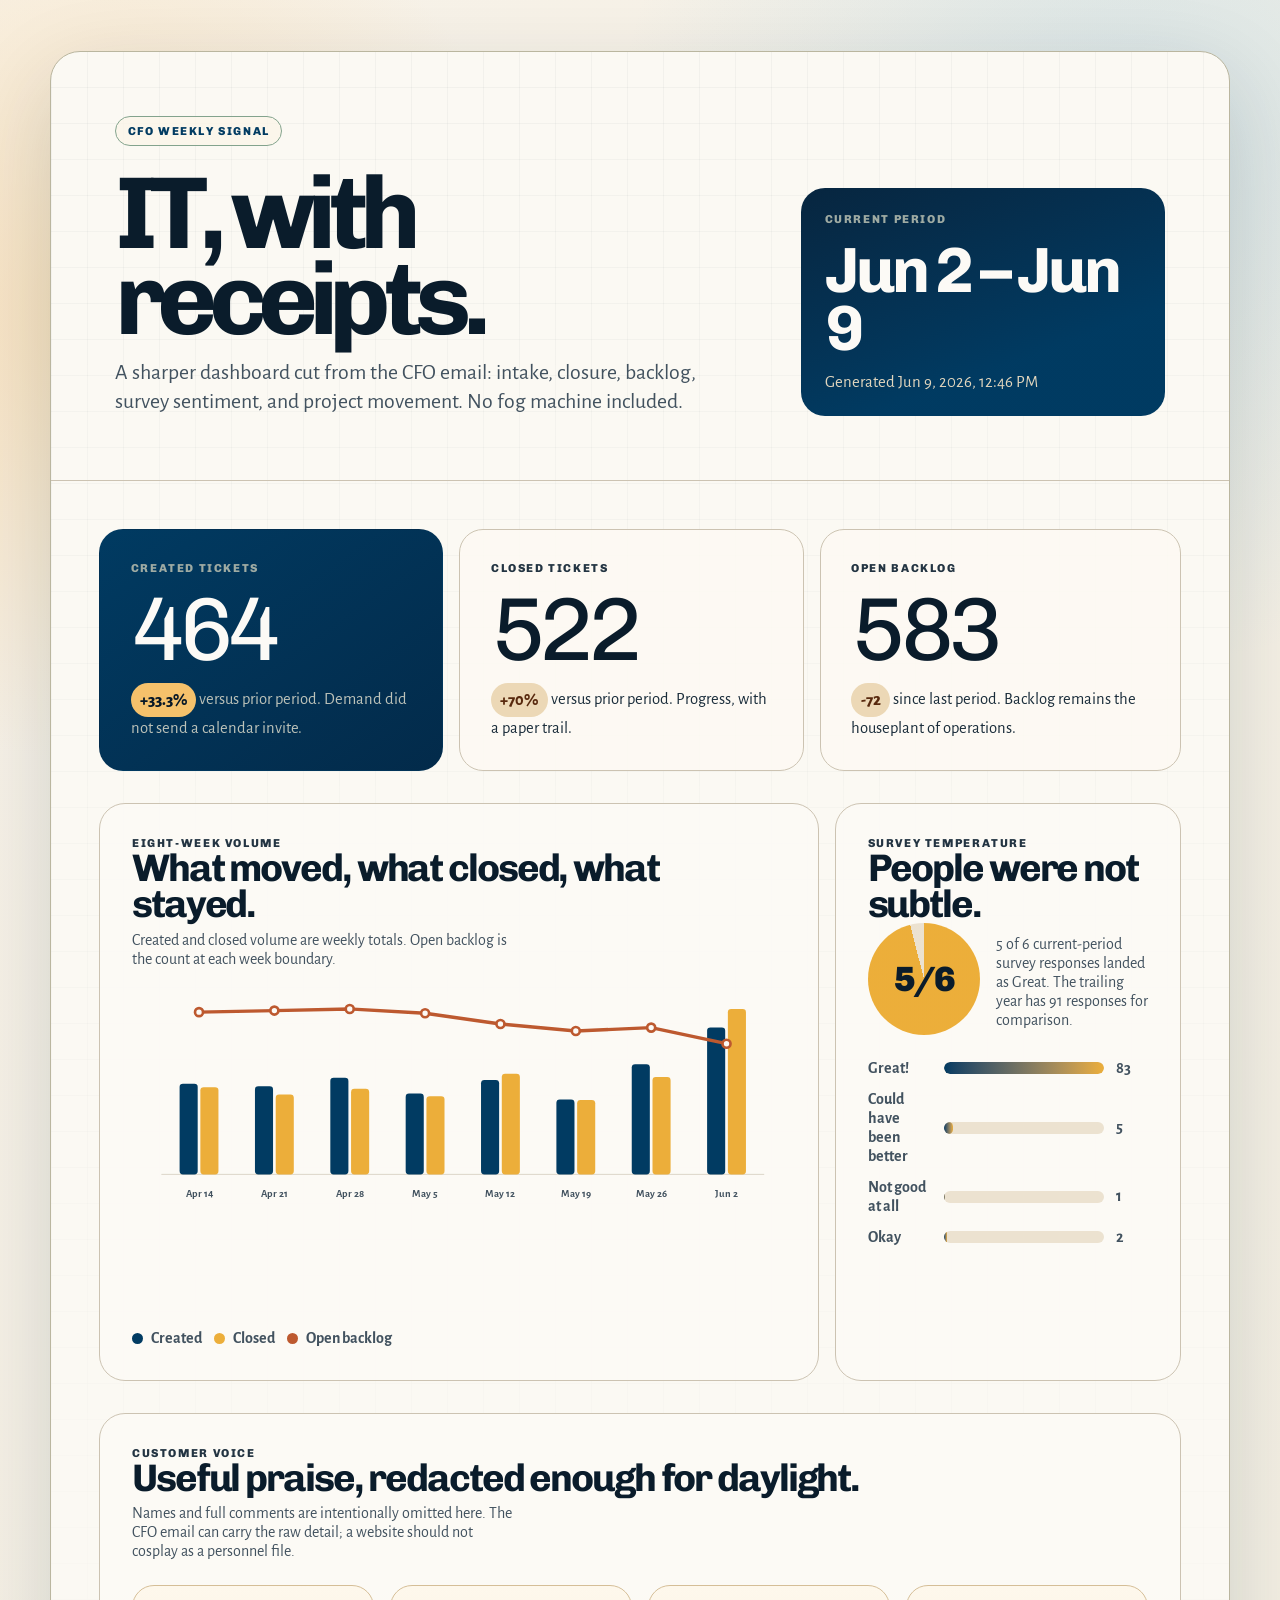
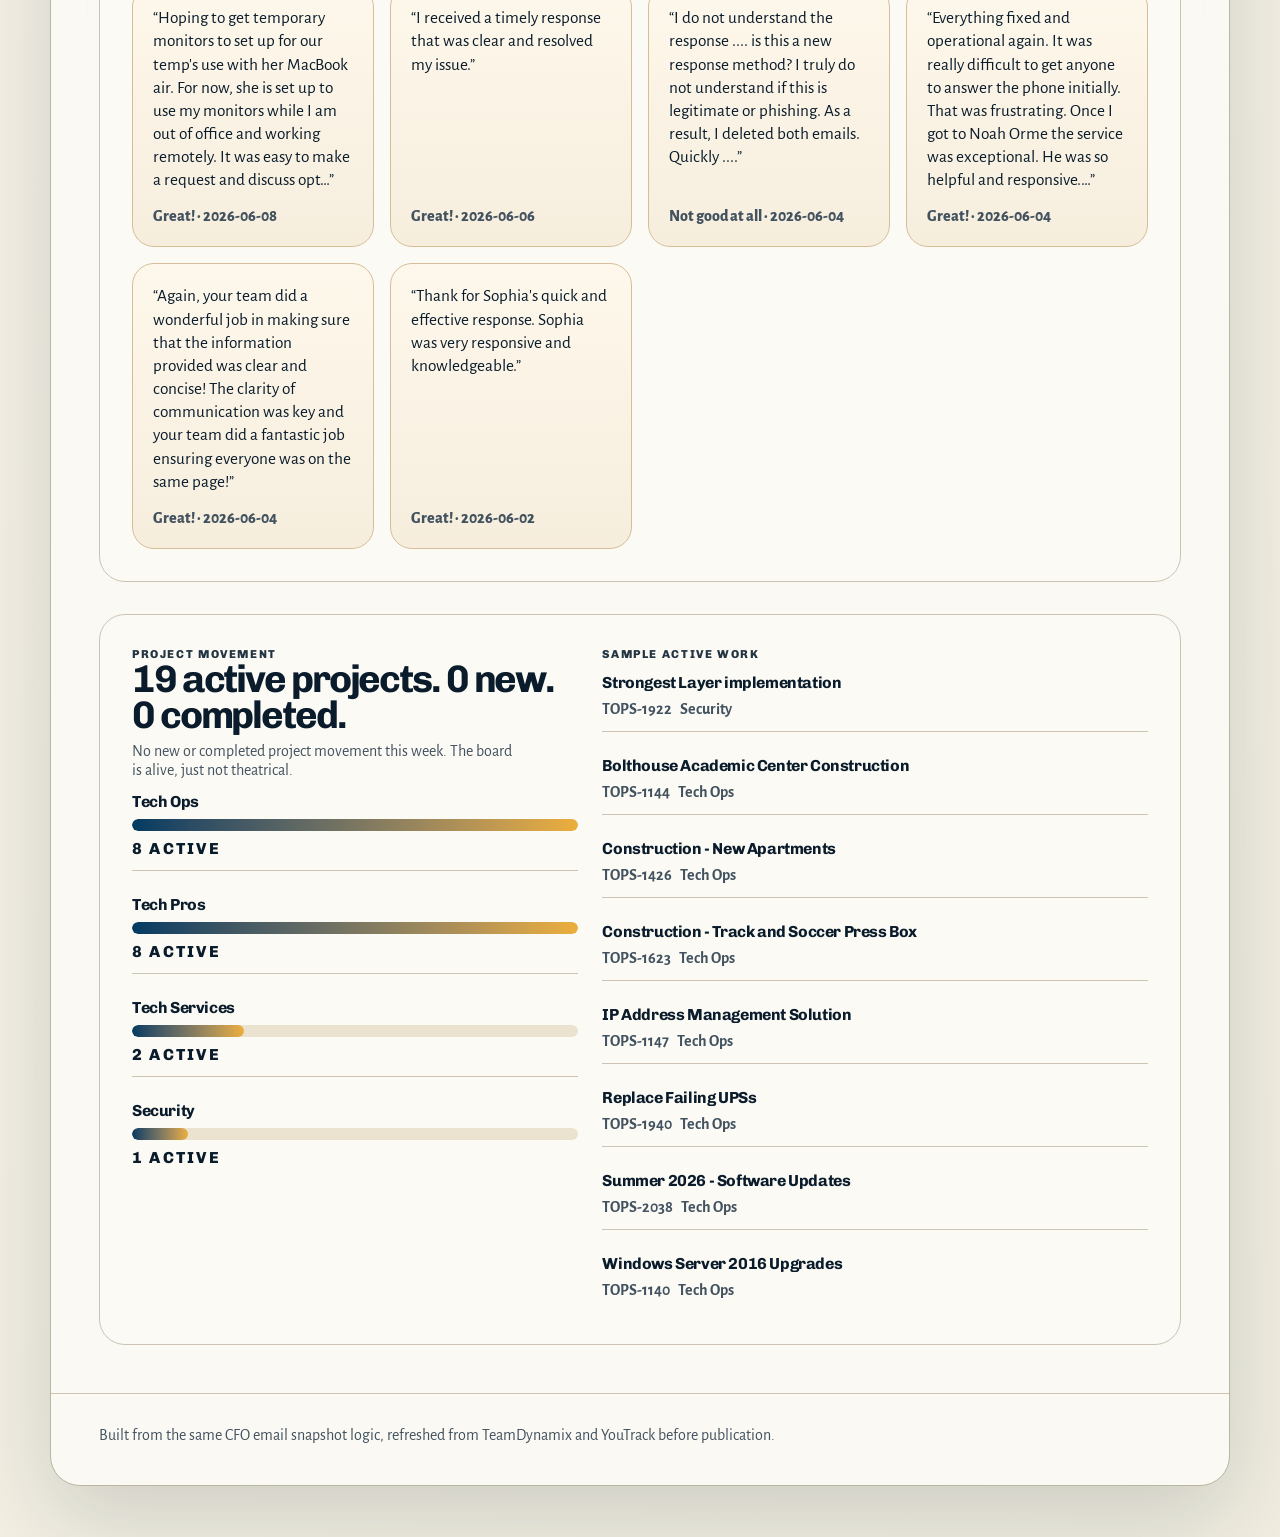
==== sites/cfo-dashboard/index.html @ 51175346 "Refresh CFO dashboard data" ====
<!doctype html>
<html lang="en">
  <head>
    <meta charset="utf-8" />
    <meta name="viewport" content="width=device-width, initial-scale=1" />
    <title>CFO IT Dashboard</title>
    <link rel="preconnect" href="https://fonts.googleapis.com" />
    <link rel="preconnect" href="https://fonts.gstatic.com" crossorigin />
    <link
      href="https://fonts.googleapis.com/css2?family=Alegreya+Sans:wght@400;500;700;800&family=Chivo:wght@600;700;800;900&display=swap"
      rel="stylesheet"
    />
    <style>
      :root {
        --paper: oklch(0.965 0.014 82);
        --paper-deep: oklch(0.915 0.026 82);
        --ink: oklch(0.22 0.038 245);
        --muted: oklch(0.43 0.03 245);
        --line: oklch(0.82 0.025 82);
        --navy: oklch(0.34 0.087 246);
        --navy-soft: oklch(0.62 0.08 240);
        --brass: oklch(0.79 0.145 79);
        --rust: oklch(0.58 0.14 42);
        --moss: oklch(0.48 0.08 145);
        --white: oklch(0.985 0.006 82);
        --space-1: 0.25rem;
        --space-2: 0.5rem;
        --space-3: 0.75rem;
        --space-4: 1rem;
        --space-6: 1.5rem;
        --space-8: 2rem;
        --space-12: 3rem;
        --space-16: 4rem;
        color-scheme: light;
      }

      * {
        box-sizing: border-box;
      }

      body {
        margin: 0;
        min-height: 100vh;
        color: var(--ink);
        background:
          radial-gradient(circle at 8% 10%, oklch(0.9 0.07 79 / 0.7), transparent 28rem),
          radial-gradient(circle at 88% 5%, oklch(0.78 0.08 235 / 0.28), transparent 32rem),
          linear-gradient(135deg, var(--paper), oklch(0.945 0.018 94));
        font-family: "Alegreya Sans", ui-sans-serif, sans-serif;
      }

      .page {
        width: min(1180px, calc(100% - 2rem));
        margin: 0 auto;
        padding: clamp(1.25rem, 4vw, 4.5rem) 0;
      }

      .shell {
        position: relative;
        overflow: hidden;
        border: 1px solid color-mix(in oklch, var(--line), var(--navy) 10%);
        border-radius: 30px;
        background: color-mix(in oklch, var(--white), var(--paper) 18%);
        box-shadow: 0 30px 90px oklch(0.22 0.038 245 / 0.16);
      }

      .shell::before {
        content: "";
        position: absolute;
        inset: 0;
        pointer-events: none;
        background-image:
          linear-gradient(90deg, oklch(0.22 0.038 245 / 0.035) 1px, transparent 1px),
          linear-gradient(0deg, oklch(0.22 0.038 245 / 0.035) 1px, transparent 1px);
        background-size: 36px 36px;
        mask-image: linear-gradient(180deg, #000 0%, transparent 62%);
      }

      header {
        position: relative;
        display: grid;
        grid-template-columns: 1.4fr 0.8fr;
        gap: var(--space-12);
        padding: clamp(1.5rem, 5vw, 4rem);
        border-bottom: 1px solid var(--line);
      }

      .eyebrow,
      .label,
      .micro {
        font-family: "Chivo", ui-sans-serif, sans-serif;
        text-transform: uppercase;
        letter-spacing: 0.14em;
        font-weight: 800;
      }

      .eyebrow {
        display: inline-flex;
        align-items: center;
        gap: var(--space-2);
        width: fit-content;
        padding: 0.42rem 0.72rem;
        border: 1px solid color-mix(in oklch, var(--navy), var(--paper) 55%);
        border-radius: 999px;
        color: var(--navy);
        background: oklch(0.97 0.018 85 / 0.78);
        font-size: 0.72rem;
      }

      h1 {
        max-width: 10ch;
        margin: var(--space-6) 0 var(--space-4);
        font-family: "Chivo", ui-sans-serif, sans-serif;
        font-size: clamp(3.1rem, 8vw, 7.8rem);
        line-height: 0.84;
        letter-spacing: -0.085em;
      }

      .deck {
        max-width: 58ch;
        margin: 0;
        color: var(--muted);
        font-size: clamp(1.1rem, 1.7vw, 1.45rem);
        line-height: 1.35;
      }

      .period-card {
        align-self: end;
        display: grid;
        gap: var(--space-4);
        padding: var(--space-6);
        border-radius: 24px;
        color: var(--white);
        background:
          linear-gradient(160deg, oklch(0.26 0.06 248), var(--navy) 70%),
          var(--navy);
      }

      .period-card strong {
        display: block;
        font-family: "Chivo", ui-sans-serif, sans-serif;
        font-size: clamp(2rem, 5vw, 4.8rem);
        line-height: 0.9;
        letter-spacing: -0.06em;
      }

      .period-card span {
        color: oklch(0.88 0.035 85);
        font-size: 1.05rem;
      }

      main {
        position: relative;
        display: grid;
        gap: var(--space-8);
        padding: clamp(1rem, 4vw, 3rem);
      }

      .metric-grid {
        display: grid;
        grid-template-columns: 1fr 1fr 1.05fr;
        gap: var(--space-4);
      }

      .metric {
        min-height: 205px;
        display: grid;
        align-content: space-between;
        gap: var(--space-4);
        padding: clamp(1.25rem, 2.4vw, 2rem);
        border: 1px solid var(--line);
        border-radius: 24px;
        background: oklch(0.985 0.009 82 / 0.86);
      }

      .metric.major {
        color: var(--white);
        background: linear-gradient(145deg, var(--navy), oklch(0.28 0.072 248));
        border-color: transparent;
      }

      .label {
        color: color-mix(in oklch, currentColor, var(--muted) 46%);
        font-size: 0.72rem;
      }

      .metric .value {
        display: block;
        font-family: "Chivo", ui-sans-serif, sans-serif;
        font-size: clamp(3rem, 7vw, 6rem);
        line-height: 0.85;
        letter-spacing: -0.075em;
      }

      .metric p {
        margin: 0;
        color: color-mix(in oklch, currentColor, var(--muted) 32%);
        font-size: 1.04rem;
        line-height: 1.35;
      }

      .delta {
        display: inline-flex;
        width: fit-content;
        align-items: center;
        gap: var(--space-2);
        padding: 0.34rem 0.58rem;
        border-radius: 999px;
        background: oklch(0.89 0.05 80);
        color: oklch(0.34 0.08 47);
        font-weight: 800;
      }

      .major .delta {
        background: oklch(0.84 0.12 79);
        color: oklch(0.2 0.04 248);
      }

      .panel-grid {
        display: grid;
        grid-template-columns: minmax(0, 1.35fr) minmax(300px, 0.65fr);
        gap: var(--space-4);
      }

      .panel {
        padding: clamp(1.25rem, 2.5vw, 2rem);
        border: 1px solid var(--line);
        border-radius: 26px;
        background: oklch(0.985 0.007 82 / 0.9);
      }

      .panel-head {
        display: flex;
        align-items: start;
        justify-content: space-between;
        gap: var(--space-6);
        margin-bottom: var(--space-6);
      }

      h2 {
        margin: 0;
        font-family: "Chivo", ui-sans-serif, sans-serif;
        font-size: clamp(1.6rem, 3vw, 2.7rem);
        line-height: 0.95;
        letter-spacing: -0.055em;
      }

      .note {
        margin: var(--space-2) 0 0;
        max-width: 48ch;
        color: var(--muted);
        font-size: 1rem;
      }

      .chart {
        width: 100%;
        min-height: 320px;
      }

      .legend {
        display: flex;
        flex-wrap: wrap;
        gap: var(--space-3);
        margin-top: var(--space-4);
      }

      .legend span {
        display: inline-flex;
        align-items: center;
        gap: var(--space-2);
        color: var(--muted);
        font-weight: 700;
      }

      .dot {
        width: 0.68rem;
        height: 0.68rem;
        border-radius: 999px;
        background: var(--navy);
      }

      .dot.closed {
        background: var(--brass);
      }

      .dot.open {
        background: var(--rust);
      }

      .survey-score {
        display: grid;
        grid-template-columns: auto 1fr;
        gap: var(--space-4);
        align-items: center;
        margin-bottom: var(--space-6);
      }

      .roundel {
        display: grid;
        place-items: center;
        width: 112px;
        aspect-ratio: 1;
        border-radius: 999px;
        color: var(--ink);
        background: conic-gradient(var(--brass) 0turn 0.96turn, var(--paper-deep) 0.96turn);
        font-family: "Chivo", ui-sans-serif, sans-serif;
        font-size: 2.2rem;
        font-weight: 900;
        letter-spacing: -0.07em;
      }

      .bar-list {
        display: grid;
        gap: var(--space-3);
      }

      .bar-row {
        display: grid;
        grid-template-columns: 8ch 1fr 4ch;
        gap: var(--space-3);
        align-items: center;
        color: var(--muted);
        font-weight: 700;
      }

      .bar-track {
        height: 0.75rem;
        overflow: hidden;
        border-radius: 999px;
        background: var(--paper-deep);
      }

      .bar-fill {
        height: 100%;
        border-radius: 999px;
        background: linear-gradient(90deg, var(--navy), var(--brass));
      }

      .voice-grid {
        display: grid;
        grid-template-columns: repeat(auto-fit, minmax(240px, 1fr));
        gap: var(--space-4);
      }

      blockquote {
        margin: 0;
        min-height: 180px;
        display: grid;
        align-content: space-between;
        gap: var(--space-4);
        padding: var(--space-5, 1.25rem);
        border: 1px solid color-mix(in oklch, var(--line), var(--brass) 28%);
        border-radius: 22px;
        background: linear-gradient(180deg, oklch(0.98 0.017 84), oklch(0.95 0.024 84));
      }

      blockquote p {
        margin: 0;
        font-size: 1.08rem;
        line-height: 1.34;
      }

      cite {
        color: var(--muted);
        font-style: normal;
        font-weight: 800;
      }

      .projects {
        display: grid;
        grid-template-columns: 0.9fr 1.1fr;
        gap: var(--space-6);
        align-items: start;
      }

      .team-stack,
      .project-list {
        display: grid;
        gap: var(--space-3);
      }

      .team-row,
      .project-row {
        display: grid;
        gap: var(--space-2);
        padding: var(--space-3) 0;
        border-bottom: 1px solid var(--line);
      }

      .team-row:last-child,
      .project-row:last-child {
        border-bottom: 0;
      }

      .team-row strong,
      .project-row strong {
        font-family: "Chivo", ui-sans-serif, sans-serif;
        letter-spacing: -0.025em;
      }

      .project-meta {
        display: flex;
        flex-wrap: wrap;
        gap: var(--space-2);
        color: var(--muted);
        font-weight: 700;
      }

      .tag {
        display: inline-flex;
        width: fit-content;
        padding: 0.12rem 0.45rem;
        border-radius: 999px;
        background: var(--brass);
        color: var(--ink);
        font-size: 0.75rem;
        font-weight: 900;
      }

      footer {
        padding: var(--space-8) clamp(1.5rem, 4vw, 3rem) var(--space-10, 2.5rem);
        color: var(--muted);
        border-top: 1px solid var(--line);
      }

      .fade-in {
        animation: rise 680ms cubic-bezier(0.22, 1, 0.36, 1) both;
      }

      @keyframes rise {
        from {
          opacity: 0;
          transform: translateY(18px);
        }
        to {
          opacity: 1;
          transform: translateY(0);
        }
      }

      @media (prefers-reduced-motion: reduce) {
        .fade-in {
          animation: none;
        }
      }

      @media (max-width: 860px) {
        header,
        .metric-grid,
        .panel-grid,
        .projects {
          grid-template-columns: 1fr;
        }

        h1 {
          max-width: 8ch;
        }
      }
    </style>
  </head>
  <body>
    <div class="page">
      <div class="shell">
        <header class="fade-in">
          <section>
            <div class="eyebrow">CFO weekly signal</div>
            <h1>IT, with receipts.</h1>
            <p class="deck">
              A sharper dashboard cut from the CFO email: intake, closure, backlog, survey
              sentiment, and project movement. No fog machine included.
            </p>
          </section>
          <aside class="period-card" aria-label="Reporting period">
            <div class="label">Current period</div>
            <strong id="period">Loading</strong>
            <span id="generated">Refreshing the briefing table.</span>
          </aside>
        </header>

        <main>
          <section class="metric-grid fade-in" style="animation-delay: 80ms">
            <article class="metric major">
              <div class="label">Created tickets</div>
              <span class="value" id="createdValue">--</span>
              <p><span class="delta" id="createdDelta">--</span> versus prior period. Demand did not send a calendar invite.</p>
            </article>
            <article class="metric">
              <div class="label">Closed tickets</div>
              <span class="value" id="closedValue">--</span>
              <p><span class="delta" id="closedDelta">--</span> versus prior period. Progress, with a paper trail.</p>
            </article>
            <article class="metric">
              <div class="label">Open backlog</div>
              <span class="value" id="openValue">--</span>
              <p><span class="delta" id="openDelta">--</span> since last period. Backlog remains the houseplant of operations.</p>
            </article>
          </section>

          <section class="panel-grid">
            <article class="panel fade-in" style="animation-delay: 140ms">
              <div class="panel-head">
                <div>
                  <div class="label">Eight-week volume</div>
                  <h2>What moved, what closed, what stayed.</h2>
                  <p class="note">Created and closed volume are weekly totals. Open backlog is the count at each week boundary.</p>
                </div>
              </div>
              <div id="volumeChart" class="chart" role="img" aria-label="Eight-week ticket volume chart"></div>
              <div class="legend">
                <span><i class="dot"></i>Created</span>
                <span><i class="dot closed"></i>Closed</span>
                <span><i class="dot open"></i>Open backlog</span>
              </div>
            </article>

            <article class="panel fade-in" style="animation-delay: 200ms">
              <div class="label">Survey temperature</div>
              <h2>People were not subtle.</h2>
              <div class="survey-score">
                <div class="roundel" id="surveyRoundel">--</div>
                <p class="note" id="surveySummary">Loading survey results.</p>
              </div>
              <div class="bar-list" id="surveyBars"></div>
            </article>
          </section>

          <section class="panel fade-in" style="animation-delay: 260ms">
            <div class="panel-head">
              <div>
                <div class="label">Customer voice</div>
                <h2>Useful praise, redacted enough for daylight.</h2>
                <p class="note">Names and full comments are intentionally omitted here. The CFO email can carry the raw detail; a website should not cosplay as a personnel file.</p>
              </div>
            </div>
            <div class="voice-grid" id="voiceGrid"></div>
          </section>

          <section class="panel projects fade-in" style="animation-delay: 320ms">
            <div>
              <div class="label">Project movement</div>
              <h2 id="projectHeadline">Project board loading.</h2>
              <p class="note" id="projectNote">Gathering active project movement.</p>
              <div class="team-stack" id="teamStack"></div>
            </div>
            <div>
              <div class="label">Sample active work</div>
              <div class="project-list" id="projectList"></div>
            </div>
          </section>
        </main>

        <footer>
          Built from the same CFO email snapshot logic, refreshed from TeamDynamix and YouTrack before publication.
        </footer>
      </div>
    </div>

    <script>
      const number = new Intl.NumberFormat("en-US");
      const pct = new Intl.NumberFormat("en-US", { maximumFractionDigits: 1, signDisplay: "always" });

      const text = (id, value) => {
        document.getElementById(id).textContent = value;
      };

      const deltaPercent = (value) => {
        if (value === null || value === undefined || Number.isNaN(Number(value))) return "no prior data";
        return `${pct.format(value)}%`;
      };

      const deltaCount = (value) => {
        if (value === null || value === undefined || Number.isNaN(Number(value))) return "no prior data";
        const sign = Number(value) > 0 ? "+" : "";
        return `${sign}${number.format(value)}`;
      };

      const sum = (values) => values.reduce((total, item) => total + Number(item.count || 0), 0);

      function renderVolumeChart(data) {
        const created = data.weekly.created || [];
        const closed = data.weekly.closed || [];
        const open = data.weekly.open || [];
        const weeks = created.map((item) => item.week);
        const maxVolume = Math.max(1, ...created.map((x) => x.count), ...closed.map((x) => x.count));
        const maxOpen = Math.max(1, ...open.map((x) => x.count));
        const width = 980;
        const height = 330;
        const pad = { top: 24, right: 32, bottom: 58, left: 44 };
        const plotW = width - pad.left - pad.right;
        const plotH = height - pad.top - pad.bottom;
        const slot = plotW / Math.max(1, weeks.length);
        const barW = Math.min(28, slot * 0.24);
        const openPoints = open.map((item, index) => {
          const x = pad.left + slot * index + slot / 2;
          const y = pad.top + plotH - (Number(item.count || 0) / maxOpen) * plotH;
          return `${x},${y}`;
        });

        const bars = weeks
          .map((week, index) => {
            const baseX = pad.left + slot * index + slot / 2;
            const createdH = (Number(created[index]?.count || 0) / maxVolume) * plotH;
            const closedH = (Number(closed[index]?.count || 0) / maxVolume) * plotH;
            return `
              <rect x="${baseX - barW - 2}" y="${pad.top + plotH - createdH}" width="${barW}" height="${createdH}" rx="5" fill="var(--navy)" />
              <rect x="${baseX + 2}" y="${pad.top + plotH - closedH}" width="${barW}" height="${closedH}" rx="5" fill="var(--brass)" />
              <text x="${baseX}" y="${height - 24}" text-anchor="middle" font-size="16" font-weight="700" fill="var(--muted)">${week}</text>
            `;
          })
          .join("");

        document.getElementById("volumeChart").innerHTML = `
          <svg viewBox="0 0 ${width} ${height}" width="100%" height="100%" preserveAspectRatio="none">
            <line x1="${pad.left}" y1="${pad.top + plotH}" x2="${width - pad.right}" y2="${pad.top + plotH}" stroke="var(--line)" />
            ${bars}
            <polyline points="${openPoints.join(" ")}" fill="none" stroke="var(--rust)" stroke-width="5" stroke-linecap="round" stroke-linejoin="round" />
            ${openPoints.map((point) => {
              const [x, y] = point.split(",");
              return `<circle cx="${x}" cy="${y}" r="6" fill="var(--white)" stroke="var(--rust)" stroke-width="4" />`;
            }).join("")}
          </svg>
        `;
      }

      function renderSurvey(data) {
        const weekTotal = Number(data.survey.weekTotal || 0);
        const yearTotal = Number(data.survey.yearTotal || 0);
        const great = Number(data.survey.weekCounts?.["Great!"] || 0);
        text("surveyRoundel", weekTotal ? `${great}/${weekTotal}` : "--");
        text(
          "surveySummary",
          weekTotal
            ? `${great} of ${weekTotal} current-period survey responses landed as Great. The trailing year has ${yearTotal} responses for comparison.`
            : `No current-period survey responses. The trailing year has ${yearTotal} responses.`
        );

        const counts = data.survey.yearCounts || {};
        const max = Math.max(1, ...Object.values(counts).map(Number));
        document.getElementById("surveyBars").innerHTML = Object.entries(counts)
          .map(([label, count]) => `
            <div class="bar-row">
              <span>${label}</span>
              <div class="bar-track"><div class="bar-fill" style="width:${(Number(count) / max) * 100}%"></div></div>
              <strong>${count}</strong>
            </div>
          `)
          .join("");
      }

      function renderVoice(data) {
        const comments = data.survey.comments || [];
        document.getElementById("voiceGrid").innerHTML = comments
          .slice(0, 6)
          .map((comment) => `
            <blockquote>
              <p>“${comment.excerpt}”</p>
              <cite>${comment.sentiment} · ${comment.date}</cite>
            </blockquote>
          `)
          .join("");
      }

      function renderProjects(data) {
        const movement = data.projects.movement || {};
        const inProgress = Number(movement.in_progress_count || 0);
        const newCount = Number(movement.new_this_week || 0);
        const doneCount = Number(movement.completed_this_week || 0);
        text(
          "projectHeadline",
          `${inProgress} active projects. ${newCount} new. ${doneCount} completed.`
        );
        text(
          "projectNote",
          newCount || doneCount
            ? "The board moved. Someone may have touched the tracker with intent."
            : "No new or completed project movement this week. The board is alive, just not theatrical."
        );

        const teams = Object.entries(data.projects.teamCounts || {}).sort((a, b) => b[1] - a[1]);
        const maxTeam = Math.max(1, ...teams.map(([, count]) => count));
        document.getElementById("teamStack").innerHTML = teams
          .map(([team, count]) => `
            <div class="team-row">
              <strong>${team}</strong>
              <div class="bar-track"><div class="bar-fill" style="width:${(Number(count) / maxTeam) * 100}%"></div></div>
              <span class="micro">${count} active</span>
            </div>
          `)
          .join("");

        document.getElementById("projectList").innerHTML = (data.projects.samples || [])
          .map((project) => `
            <div class="project-row">
              <strong>${project.summary}</strong>
              <div class="project-meta">
                <span>${project.id}</span>
                <span>${project.team}</span>
                ${project.isNew ? '<span class="tag">New</span>' : ""}
              </div>
            </div>
          `)
          .join("");
      }

      async function boot() {
        const response = await fetch("./data.json");
        const data = await response.json();
        text("period", data.period);
        text("generated", `Generated ${new Date(data.generatedAt).toLocaleString([], { dateStyle: "medium", timeStyle: "short" })}`);
        text("createdValue", number.format(data.metrics.created));
        text("closedValue", number.format(data.metrics.closed));
        text("openValue", number.format(data.metrics.open));
        text("createdDelta", deltaPercent(data.metrics.createdDelta));
        text("closedDelta", deltaPercent(data.metrics.closedDelta));
        text("openDelta", deltaCount(data.metrics.openDelta));
        renderVolumeChart(data);
        renderSurvey(data);
        renderVoice(data);
        renderProjects(data);
      }

      boot().catch((error) => {
        document.body.innerHTML = `<main style="padding:2rem;font-family:sans-serif"><h1>Dashboard failed to load.</h1><pre>${error}</pre></main>`;
      });
    </script>
  </body>
</html>
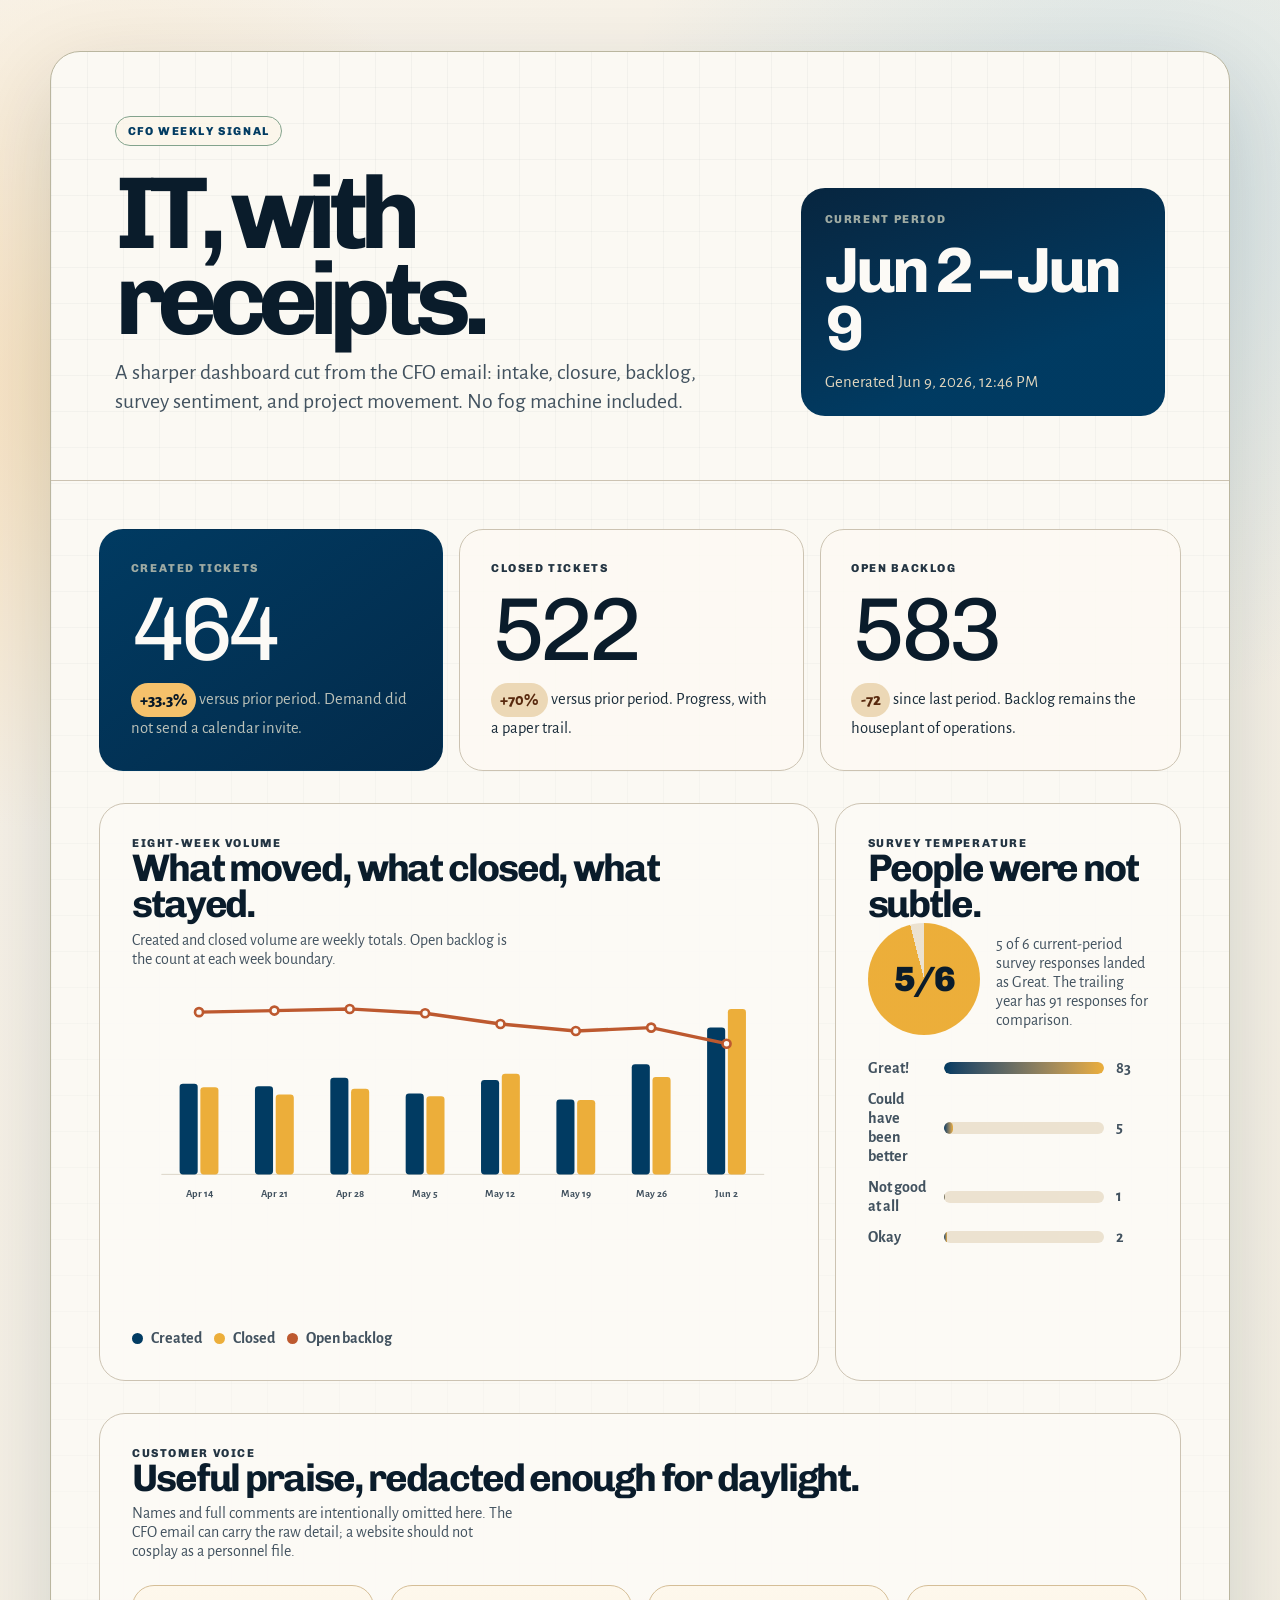
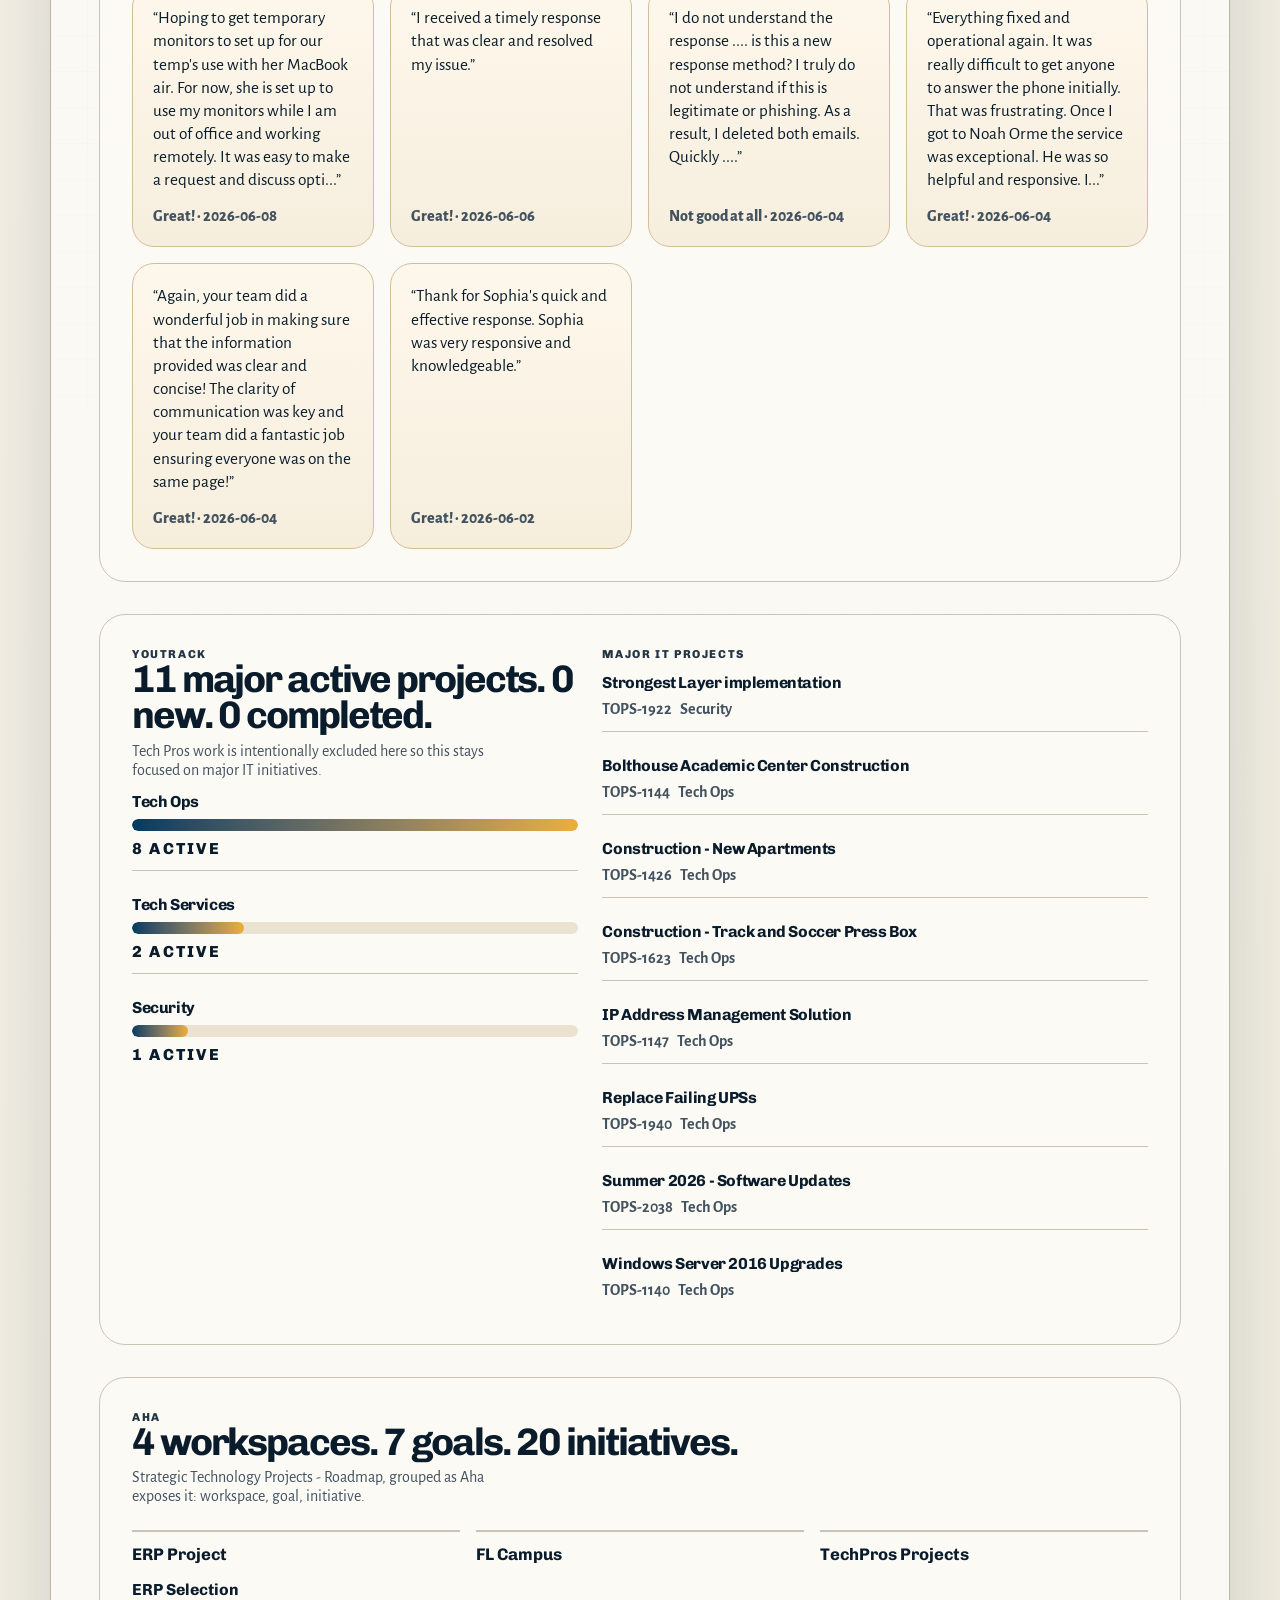
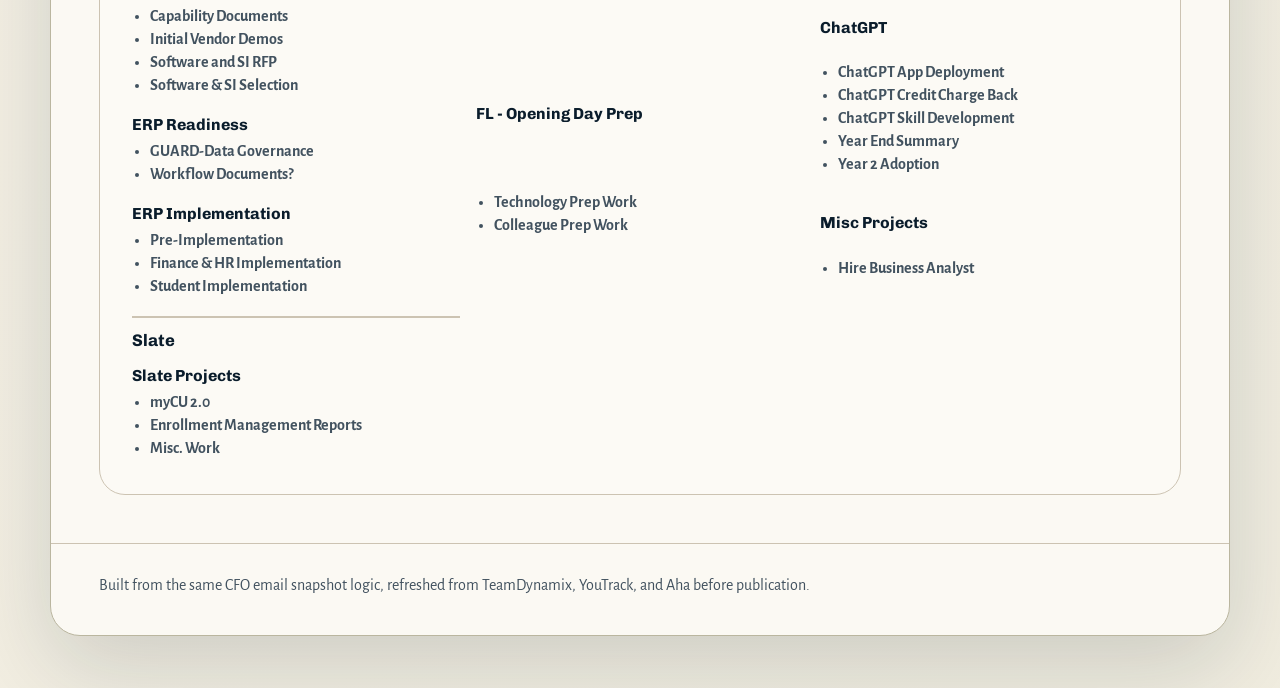
==== commit 458ad5d2: "Add Aha roadmap data to CFO dashboard" ====
--- a/sites/cfo-dashboard/index.html
+++ b/sites/cfo-dashboard/index.html
@@ -417,6 +417,46 @@
         font-weight: 900;
       }
 
+      .roadmap-grid {
+        display: grid;
+        grid-template-columns: repeat(auto-fit, minmax(250px, 1fr));
+        gap: var(--space-4);
+      }
+
+      .roadmap-workspace {
+        display: grid;
+        gap: var(--space-4);
+        padding-top: var(--space-3);
+        border-top: 2px solid var(--line);
+      }
+
+      .roadmap-workspace h3,
+      .roadmap-goal strong {
+        margin: 0;
+        font-family: "Chivo", ui-sans-serif, sans-serif;
+        letter-spacing: 0;
+      }
+
+      .roadmap-workspace h3 {
+        font-size: 1.05rem;
+      }
+
+      .roadmap-goal {
+        display: grid;
+        gap: var(--space-2);
+      }
+
+      .initiative-list {
+        margin: 0;
+        padding-left: 1.1rem;
+        color: var(--muted);
+        font-weight: 700;
+      }
+
+      .initiative-list li {
+        margin-bottom: var(--space-1);
+      }
+
       footer {
         padding: var(--space-8) clamp(1.5rem, 4vw, 3rem) var(--space-10, 2.5rem);
         color: var(--muted);
@@ -537,20 +577,31 @@
 
           <section class="panel projects fade-in" style="animation-delay: 320ms">
             <div>
-              <div class="label">Project movement</div>
+              <div class="label">YouTrack</div>
               <h2 id="projectHeadline">Project board loading.</h2>
               <p class="note" id="projectNote">Gathering active project movement.</p>
               <div class="team-stack" id="teamStack"></div>
             </div>
             <div>
-              <div class="label">Sample active work</div>
+              <div class="label">Major IT Projects</div>
               <div class="project-list" id="projectList"></div>
             </div>
           </section>
+
+          <section class="panel fade-in" style="animation-delay: 380ms">
+            <div class="panel-head">
+              <div>
+                <div class="label">Aha</div>
+                <h2 id="ahaHeadline">Roadmap loading.</h2>
+                <p class="note" id="ahaNote">Gathering Strategic Technology Projects roadmap data.</p>
+              </div>
+            </div>
+            <div class="roadmap-grid" id="ahaRoadmap"></div>
+          </section>
         </main>
 
         <footer>
-          Built from the same CFO email snapshot logic, refreshed from TeamDynamix and YouTrack before publication.
+          Built from the same CFO email snapshot logic, refreshed from TeamDynamix, YouTrack, and Aha before publication.
         </footer>
       </div>
     </div>
@@ -667,13 +718,13 @@
         const doneCount = Number(movement.completed_this_week || 0);
         text(
           "projectHeadline",
-          `${inProgress} active projects. ${newCount} new. ${doneCount} completed.`
+          `${inProgress} major active projects. ${newCount} new. ${doneCount} completed.`
         );
         text(
           "projectNote",
           newCount || doneCount
-            ? "The board moved. Someone may have touched the tracker with intent."
-            : "No new or completed project movement this week. The board is alive, just not theatrical."
+            ? "Tech Pros work is intentionally excluded here so this stays focused on major IT initiatives."
+            : "Tech Pros work is intentionally excluded here so this stays focused on major IT initiatives."
         );
 
         const teams = Object.entries(data.projects.teamCounts || {}).sort((a, b) => b[1] - a[1]);
@@ -697,6 +748,31 @@
                 <span>${project.team}</span>
                 ${project.isNew ? '<span class="tag">New</span>' : ""}
               </div>
+            </div>
+          `)
+          .join("");
+      }
+
+      function renderAhaRoadmap(data) {
+        const roadmap = data.ahaRoadmap || {};
+        const workspaces = roadmap.workspaces || [];
+        text(
+          "ahaHeadline",
+          `${Number(roadmap.workspace_count || 0)} workspaces. ${Number(roadmap.goal_count || 0)} goals. ${Number(roadmap.initiative_count || 0)} initiatives.`
+        );
+        text("ahaNote", "Strategic Technology Projects - Roadmap, grouped as Aha exposes it: workspace, goal, initiative.");
+        document.getElementById("ahaRoadmap").innerHTML = workspaces
+          .map((workspace) => `
+            <div class="roadmap-workspace">
+              <h3>${workspace.name}</h3>
+              ${(workspace.goals || []).map((goal) => `
+                <div class="roadmap-goal">
+                  <strong>${goal.name}</strong>
+                  <ul class="initiative-list">
+                    ${(goal.initiatives || []).map((initiative) => `<li>${initiative.name}</li>`).join("")}
+                  </ul>
+                </div>
+              `).join("")}
             </div>
           `)
           .join("");
@@ -717,6 +793,7 @@
         renderSurvey(data);
         renderVoice(data);
         renderProjects(data);
+        renderAhaRoadmap(data);
       }
 
       boot().catch((error) => {
